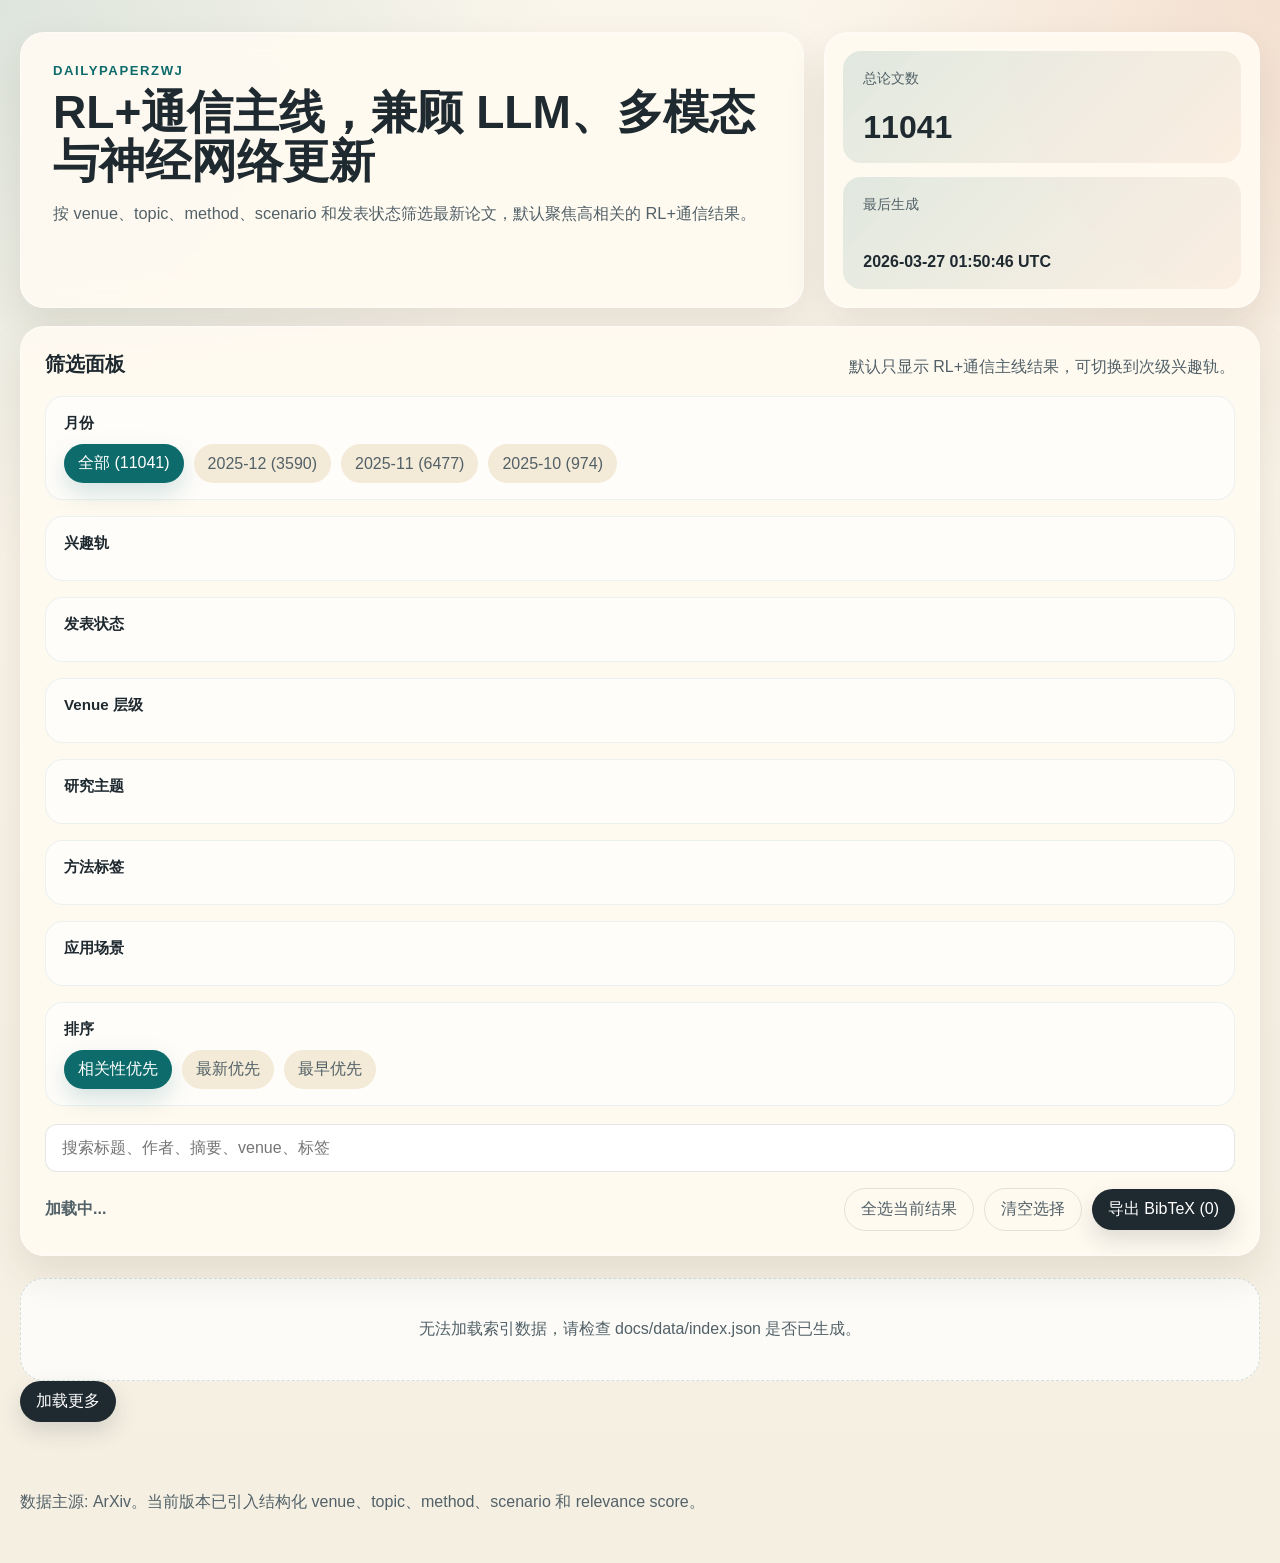
==== docs/index.html @ f12e167b "first commit" ====
<!DOCTYPE html>
<html lang="zh-CN">
<head>
    <meta charset="UTF-8">
    <meta name="viewport" content="width=device-width, initial-scale=1.0">
    <title>DailyPaperZWJ | RL+通信 与 LLM/多模态论文雷达</title>
    <link rel="stylesheet" href="css/style.css">
</head>
<body>
    <header class="hero">
        <div class="container hero-inner">
            <div class="hero-copy">
                <p class="eyebrow">DailyPaperZWJ</p>
                <h1>RL+通信主线，兼顾 LLM、多模态与神经网络更新</h1>
                <p class="hero-summary">按 venue、topic、method、scenario 和发表状态筛选最新论文，默认聚焦高相关的 RL+通信结果。</p>
            </div>
            <div class="hero-stats">
                <div class="stat-card">
                    <span class="stat-label">总论文数</span>
                    <strong class="stat-value">11041</strong>
                </div>
                <div class="stat-card">
                    <span class="stat-label">最后生成</span>
                    <strong class="stat-value small">2026-03-27 01:50:46 UTC</strong>
                </div>
            </div>
        </div>
    </header>

    <main class="container page-shell">
        <section class="control-panel">
            <div class="panel-head">
                <h2>筛选面板</h2>
                <p>默认只显示 RL+通信主线结果，可切换到次级兴趣轨。</p>
            </div>

            <div class="filter-grid">
                <section class="filter-group">
                    <div class="filter-title-row">
                        <h3>月份</h3>
                    </div>
                    <div id="monthFilters" class="filters"></div>
                </section>

                <section class="filter-group">
                    <div class="filter-title-row">
                        <h3>兴趣轨</h3>
                    </div>
                    <div id="trackFilters" class="filters"></div>
                </section>

                <section class="filter-group">
                    <div class="filter-title-row">
                        <h3>发表状态</h3>
                    </div>
                    <div id="statusFilters" class="filters"></div>
                </section>

                <section class="filter-group">
                    <div class="filter-title-row">
                        <h3>Venue 层级</h3>
                    </div>
                    <div id="venueTierFilters" class="filters"></div>
                </section>

                <section class="filter-group">
                    <div class="filter-title-row">
                        <h3>研究主题</h3>
                    </div>
                    <div id="topicFilters" class="filters"></div>
                </section>

                <section class="filter-group">
                    <div class="filter-title-row">
                        <h3>方法标签</h3>
                    </div>
                    <div id="methodFilters" class="filters"></div>
                </section>

                <section class="filter-group">
                    <div class="filter-title-row">
                        <h3>应用场景</h3>
                    </div>
                    <div id="scenarioFilters" class="filters"></div>
                </section>

                <section class="filter-group">
                    <div class="filter-title-row">
                        <h3>排序</h3>
                    </div>
                    <div id="sortFilters" class="filters">
                        <button class="filter-btn sort-btn active" data-sort="relevance-desc">相关性优先</button>
                        <button class="filter-btn sort-btn" data-sort="date-desc">最新优先</button>
                        <button class="filter-btn sort-btn" data-sort="date-asc">最早优先</button>
                    </div>
                </section>
            </div>

            <div class="search-row">
                <input id="searchInput" type="text" placeholder="搜索标题、作者、摘要、venue、标签">
            </div>

            <div class="result-row">
                <div id="resultsCount" class="results-count">加载中...</div>
                <div class="export-controls">
                    <button id="selectAllBtn" class="ghost-btn">全选当前结果</button>
                    <button id="clearAllBtn" class="ghost-btn">清空选择</button>
                    <button id="exportBtn" class="solid-btn">导出 BibTeX (<span id="selectedCount">0</span>)</button>
                </div>
            </div>
        </section>

        <section class="paper-section">
            <div id="papersContainer" class="paper-list"></div>
            <div class="load-more-wrap">
                <button id="loadMoreBtn" class="solid-btn">加载更多</button>
            </div>
        </section>
    </main>

    <footer class="site-footer">
        <div class="container">
            <p>数据主源: ArXiv。当前版本已引入结构化 venue、topic、method、scenario 和 relevance score。</p>
        </div>
    </footer>

    <script src="js/main.js"></script>
</body>
</html>
---- docs/css/style.css ----
:root {
    --bg: #f5efe2;
    --panel: rgba(255, 250, 241, 0.95);
    --panel-strong: #fff9ef;
    --surface: #ffffff;
    --surface-muted: #f3ead7;
    --ink: #1f2a30;
    --ink-soft: #526168;
    --line: rgba(31, 42, 48, 0.12);
    --accent: #0d6b6b;
    --accent-strong: #0a5050;
    --accent-soft: #d7efec;
    --warm: #cb6d3d;
    --warm-soft: #f8e1d4;
    --gold: #c7901f;
    --shadow: 0 18px 40px rgba(58, 41, 19, 0.1);
    --radius-xl: 24px;
    --radius-lg: 18px;
    --radius-md: 12px;
    --radius-sm: 999px;
    --font-sans: "IBM Plex Sans", "Avenir Next", "Segoe UI", sans-serif;
}

* {
    box-sizing: border-box;
}

body {
    margin: 0;
    font-family: var(--font-sans);
    color: var(--ink);
    background:
        radial-gradient(circle at top left, rgba(13, 107, 107, 0.12), transparent 28%),
        radial-gradient(circle at top right, rgba(203, 109, 61, 0.16), transparent 24%),
        linear-gradient(180deg, #fbf6ec 0%, var(--bg) 100%);
    min-height: 100vh;
}

.container {
    width: min(1240px, calc(100vw - 32px));
    margin: 0 auto;
}

.hero {
    padding: 32px 0 18px;
}

.hero-inner {
    display: grid;
    grid-template-columns: 1.8fr 1fr;
    gap: 20px;
    align-items: stretch;
}

.hero-copy,
.hero-stats,
.control-panel,
.paper-card {
    background: var(--panel);
    border: 1px solid rgba(255, 255, 255, 0.55);
    box-shadow: var(--shadow);
    backdrop-filter: blur(14px);
}

.hero-copy {
    padding: 30px 32px;
    border-radius: var(--radius-xl);
}

.hero-copy h1 {
    margin: 10px 0 14px;
    font-size: clamp(2rem, 3.6vw, 3.3rem);
    line-height: 1.06;
}

.eyebrow {
    margin: 0;
    text-transform: uppercase;
    letter-spacing: 0.12em;
    color: var(--accent);
    font-weight: 700;
    font-size: 0.82rem;
}

.hero-summary {
    margin: 0;
    max-width: 46rem;
    color: var(--ink-soft);
    font-size: 1.02rem;
    line-height: 1.7;
}

.hero-stats {
    border-radius: var(--radius-xl);
    padding: 18px;
    display: grid;
    gap: 14px;
}

.stat-card {
    border-radius: var(--radius-lg);
    background: linear-gradient(135deg, rgba(13, 107, 107, 0.12), rgba(203, 109, 61, 0.08));
    padding: 18px 20px;
    min-height: 112px;
    display: flex;
    flex-direction: column;
    justify-content: space-between;
}

.stat-label {
    color: var(--ink-soft);
    font-size: 0.9rem;
}

.stat-value {
    font-size: 2rem;
    line-height: 1.1;
}

.stat-value.small {
    font-size: 1rem;
    color: var(--ink);
}

.page-shell {
    padding-bottom: 36px;
}

.control-panel {
    border-radius: var(--radius-xl);
    padding: 24px;
    margin-bottom: 22px;
}

.panel-head {
    display: flex;
    justify-content: space-between;
    gap: 20px;
    align-items: end;
    margin-bottom: 18px;
}

.panel-head h2 {
    margin: 0;
    font-size: 1.25rem;
}

.panel-head p {
    margin: 0;
    color: var(--ink-soft);
}

.filter-grid {
    display: grid;
    gap: 16px;
}

.filter-group {
    padding: 16px 18px;
    border-radius: var(--radius-lg);
    background: rgba(255, 255, 255, 0.68);
    border: 1px solid rgba(13, 107, 107, 0.08);
}

.filter-title-row {
    display: flex;
    justify-content: space-between;
    align-items: center;
    gap: 12px;
    margin-bottom: 10px;
}

.filter-title-row h3 {
    margin: 0;
    font-size: 0.95rem;
}

.filters {
    display: flex;
    flex-wrap: wrap;
    gap: 10px;
}

.filter-btn,
.ghost-btn,
.solid-btn {
    border: 0;
    cursor: pointer;
    transition: transform 160ms ease, background 160ms ease, color 160ms ease, box-shadow 160ms ease;
    font: inherit;
}

.filter-btn {
    padding: 9px 14px;
    border-radius: var(--radius-sm);
    background: var(--surface-muted);
    color: var(--ink-soft);
}

.filter-btn:hover,
.ghost-btn:hover,
.solid-btn:hover {
    transform: translateY(-1px);
}

.filter-btn.active {
    background: var(--accent);
    color: white;
    box-shadow: 0 10px 24px rgba(13, 107, 107, 0.18);
}

.filter-btn.core-rl-comms.active {
    background: var(--accent-strong);
}

.filter-btn.secondary-llm-mm-nn.active {
    background: var(--warm);
}

.search-row {
    margin-top: 18px;
}

.search-row input {
    width: 100%;
    border: 1px solid var(--line);
    background: var(--surface);
    color: var(--ink);
    border-radius: var(--radius-md);
    padding: 14px 16px;
    font-size: 1rem;
}

.search-row input:focus {
    outline: 2px solid rgba(13, 107, 107, 0.18);
    border-color: transparent;
}

.result-row {
    display: flex;
    justify-content: space-between;
    align-items: center;
    gap: 16px;
    margin-top: 16px;
}

.results-count {
    color: var(--ink-soft);
    font-weight: 600;
}

.export-controls,
.load-more-wrap {
    display: flex;
    gap: 10px;
    align-items: center;
}

.ghost-btn,
.solid-btn {
    border-radius: var(--radius-sm);
    padding: 10px 16px;
}

.ghost-btn {
    background: transparent;
    color: var(--ink-soft);
    border: 1px solid var(--line);
}

.solid-btn {
    background: var(--ink);
    color: white;
    box-shadow: 0 10px 22px rgba(31, 42, 48, 0.15);
}

.solid-btn[disabled] {
    cursor: default;
    opacity: 0.45;
    transform: none;
}

.paper-list {
    display: grid;
    gap: 16px;
}

.paper-card {
    border-radius: var(--radius-xl);
    padding: 22px;
    display: grid;
    gap: 16px;
}

.paper-head {
    display: grid;
    grid-template-columns: auto 1fr auto;
    gap: 16px;
    align-items: start;
}

.paper-select {
    display: flex;
    align-items: center;
    padding-top: 4px;
}

.paper-select input {
    width: 18px;
    height: 18px;
    accent-color: var(--accent);
}

.paper-title {
    margin: 0;
    font-size: 1.18rem;
    line-height: 1.42;
}

.paper-title a {
    color: var(--ink);
    text-decoration: none;
}

.paper-title a:hover {
    color: var(--accent);
}

.paper-meta {
    display: flex;
    flex-wrap: wrap;
    gap: 8px;
}

.meta-pill,
.tag-chip {
    display: inline-flex;
    align-items: center;
    gap: 6px;
    padding: 6px 10px;
    border-radius: var(--radius-sm);
    font-size: 0.84rem;
    line-height: 1.2;
}

.meta-pill {
    background: rgba(13, 107, 107, 0.08);
    color: var(--ink-soft);
}

.meta-pill.venue-core_comms {
    background: rgba(13, 107, 107, 0.14);
    color: var(--accent-strong);
}

.meta-pill.venue-related_comms {
    background: rgba(199, 144, 31, 0.14);
    color: #7d5b0c;
}

.meta-pill.venue-core_ai {
    background: rgba(203, 109, 61, 0.14);
    color: #8e4720;
}

.meta-pill.status-published,
.meta-pill.status-accepted {
    background: rgba(27, 122, 69, 0.12);
    color: #236b3f;
}

.meta-pill.status-submitted {
    background: rgba(190, 111, 10, 0.14);
    color: #885500;
}

.meta-pill.status-preprint {
    background: rgba(82, 97, 104, 0.12);
    color: var(--ink-soft);
}

.paper-authors,
.paper-reasons {
    color: var(--ink-soft);
    font-size: 0.95rem;
}

.tag-groups {
    display: grid;
    gap: 12px;
}

.tag-group-row {
    display: grid;
    grid-template-columns: 96px 1fr;
    gap: 12px;
    align-items: start;
}

.tag-label {
    color: var(--ink-soft);
    font-size: 0.86rem;
    font-weight: 700;
    text-transform: uppercase;
    letter-spacing: 0.04em;
    padding-top: 6px;
}

.tag-row {
    display: flex;
    flex-wrap: wrap;
    gap: 8px;
}

.tag-chip {
    background: rgba(13, 107, 107, 0.08);
    color: var(--accent-strong);
}

.tag-chip.method {
    background: var(--warm-soft);
    color: #8e4720;
}

.tag-chip.scenario {
    background: rgba(199, 144, 31, 0.12);
    color: #7d5b0c;
}

.paper-abstract details {
    border-top: 1px solid var(--line);
    padding-top: 12px;
}

.paper-abstract summary {
    cursor: pointer;
    color: var(--accent);
    font-weight: 600;
}

.paper-abstract p {
    margin: 12px 0 0;
    color: var(--ink-soft);
    line-height: 1.75;
}

.paper-links {
    display: flex;
    flex-wrap: wrap;
    gap: 10px;
}

.link-btn {
    display: inline-flex;
    align-items: center;
    gap: 6px;
    padding: 9px 14px;
    border-radius: var(--radius-sm);
    background: var(--surface-muted);
    color: var(--ink);
    text-decoration: none;
}

.link-btn:hover {
    background: var(--accent-soft);
}

.empty-state {
    text-align: center;
    padding: 40px 24px;
    background: rgba(255, 255, 255, 0.7);
    border-radius: var(--radius-xl);
    border: 1px dashed rgba(13, 107, 107, 0.18);
    color: var(--ink-soft);
}

.site-footer {
    padding: 18px 0 34px;
    color: var(--ink-soft);
}

@media (max-width: 960px) {
    .hero-inner,
    .panel-head,
    .result-row,
    .paper-head,
    .tag-group-row {
        grid-template-columns: 1fr;
        display: grid;
    }

    .result-row,
    .panel-head {
        align-items: start;
    }

    .paper-head {
        gap: 12px;
    }
}

@media (max-width: 720px) {
    .container {
        width: min(100vw - 20px, 1240px);
    }

    .hero {
        padding-top: 18px;
    }

    .hero-copy,
    .control-panel,
    .paper-card {
        padding: 18px;
    }

    .export-controls {
        width: 100%;
        flex-wrap: wrap;
    }
}
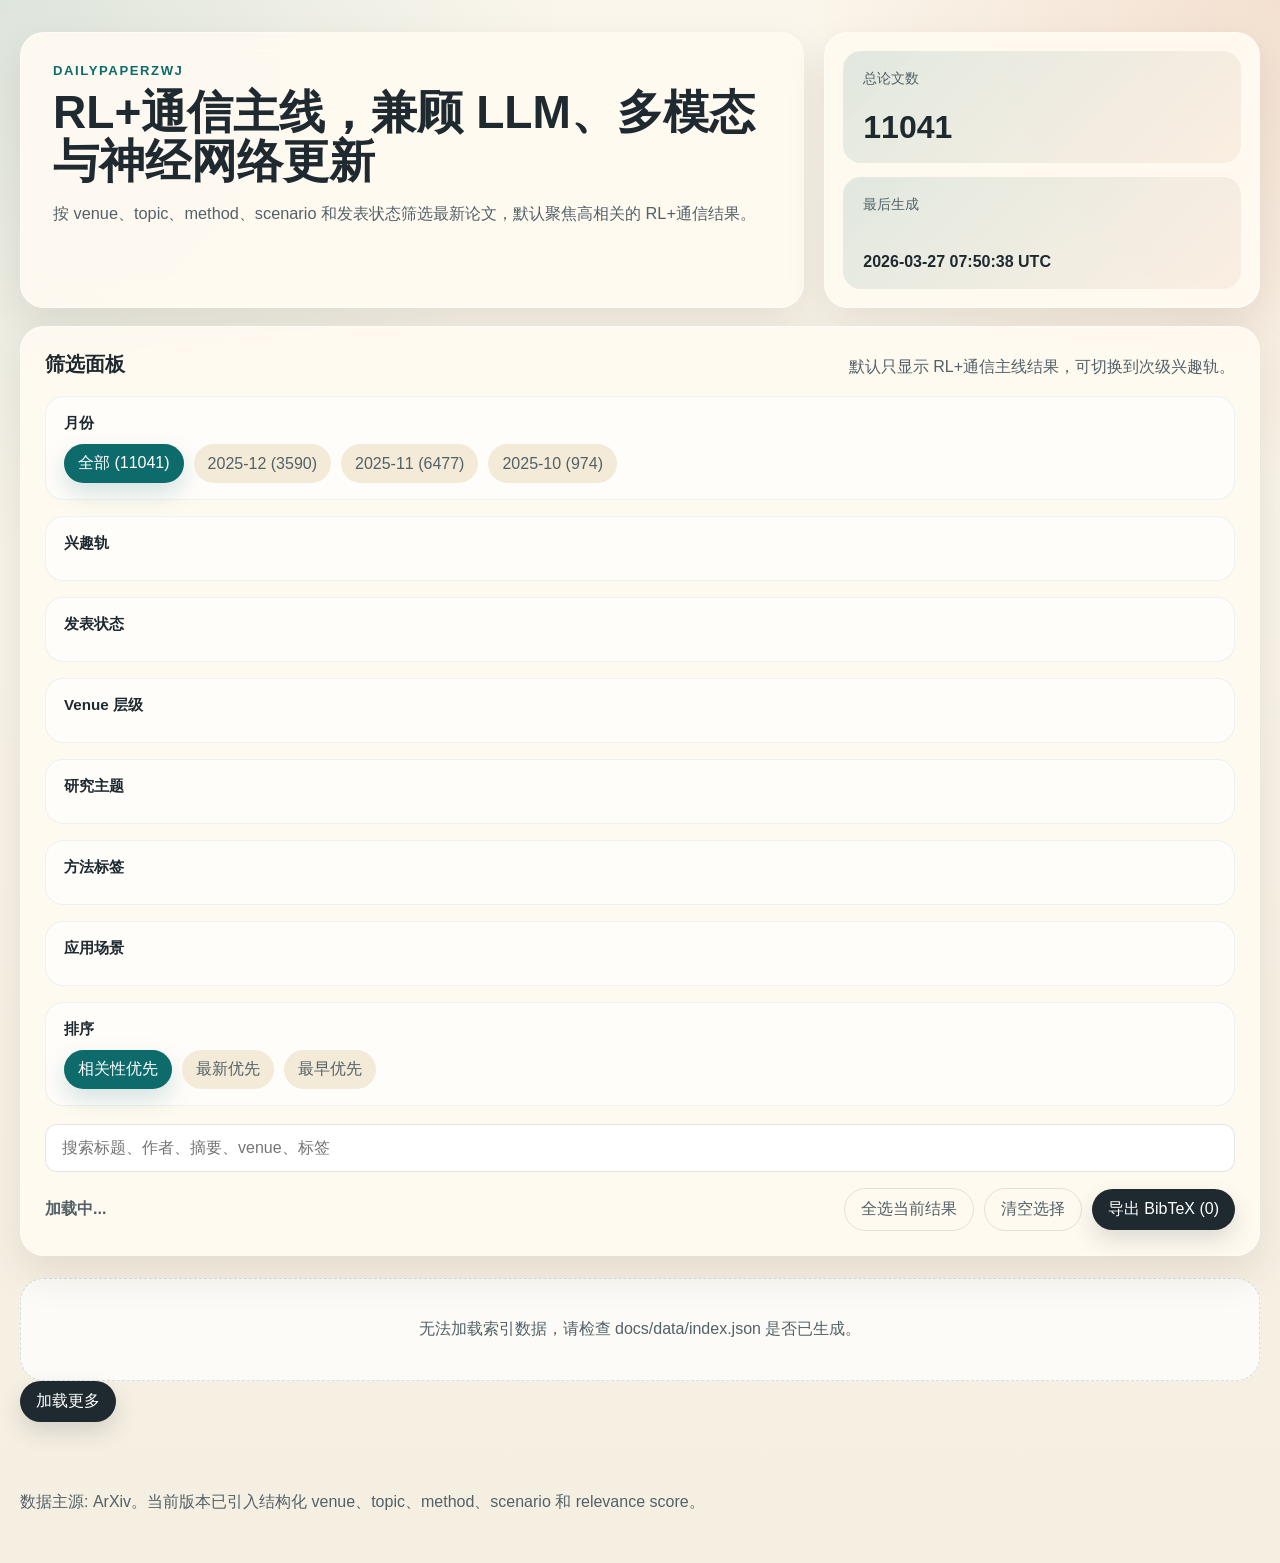
==== commit 47479b20: "提供了GitHub pages静态托管" ====
--- a/docs/index.html
+++ b/docs/index.html
@@ -21,7 +21,7 @@
                 </div>
                 <div class="stat-card">
                     <span class="stat-label">最后生成</span>
-                    <strong class="stat-value small">2026-03-27 01:50:46 UTC</strong>
+                    <strong class="stat-value small">2026-03-27 07:50:38 UTC</strong>
                 </div>
             </div>
         </div>
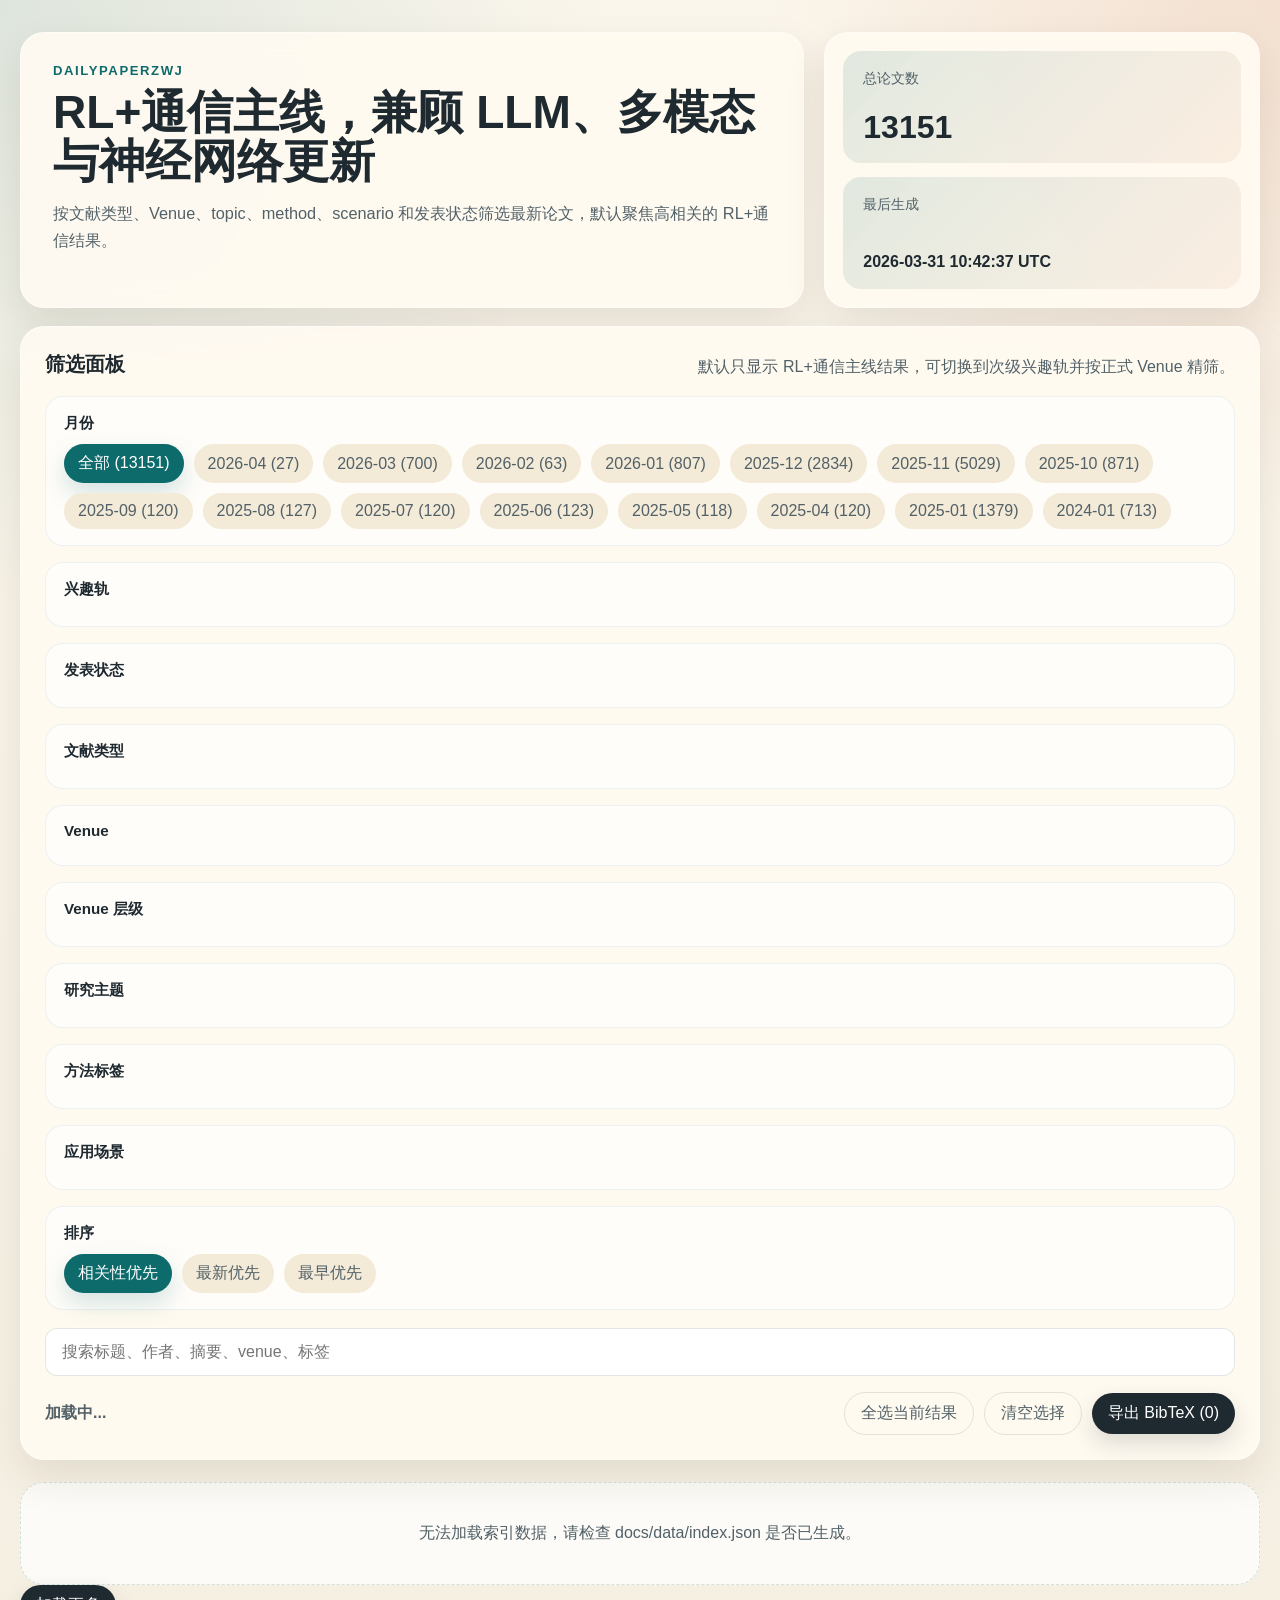
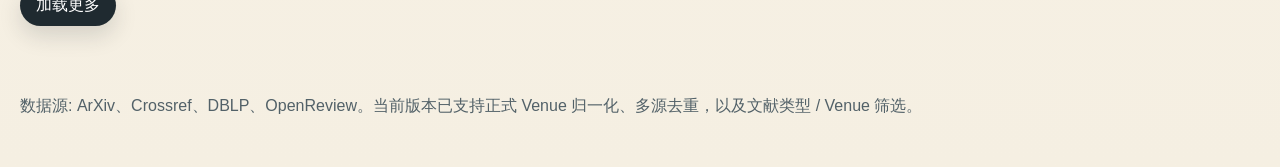
==== commit 662b4b03: "chore(data): refresh papers snapshot and static site 修复" ====
--- a/docs/index.html
+++ b/docs/index.html
@@ -12,16 +12,16 @@
             <div class="hero-copy">
                 <p class="eyebrow">DailyPaperZWJ</p>
                 <h1>RL+通信主线，兼顾 LLM、多模态与神经网络更新</h1>
-                <p class="hero-summary">按 venue、topic、method、scenario 和发表状态筛选最新论文，默认聚焦高相关的 RL+通信结果。</p>
+                <p class="hero-summary">按文献类型、Venue、topic、method、scenario 和发表状态筛选最新论文，默认聚焦高相关的 RL+通信结果。</p>
             </div>
             <div class="hero-stats">
                 <div class="stat-card">
                     <span class="stat-label">总论文数</span>
-                    <strong class="stat-value">11041</strong>
+                    <strong class="stat-value">13151</strong>
                 </div>
                 <div class="stat-card">
                     <span class="stat-label">最后生成</span>
-                    <strong class="stat-value small">2026-03-27 07:50:38 UTC</strong>
+                    <strong class="stat-value small">2026-03-31 10:42:37 UTC</strong>
                 </div>
             </div>
         </div>
@@ -31,7 +31,7 @@
         <section class="control-panel">
             <div class="panel-head">
                 <h2>筛选面板</h2>
-                <p>默认只显示 RL+通信主线结果，可切换到次级兴趣轨。</p>
+                <p>默认只显示 RL+通信主线结果，可切换到次级兴趣轨并按正式 Venue 精筛。</p>
             </div>
 
             <div class="filter-grid">
@@ -54,6 +54,20 @@
                         <h3>发表状态</h3>
                     </div>
                     <div id="statusFilters" class="filters"></div>
+                </section>
+
+                <section class="filter-group">
+                    <div class="filter-title-row">
+                        <h3>文献类型</h3>
+                    </div>
+                    <div id="paperTypeFilters" class="filters"></div>
+                </section>
+
+                <section class="filter-group">
+                    <div class="filter-title-row">
+                        <h3>Venue</h3>
+                    </div>
+                    <div id="venueFilters" class="filters"></div>
                 </section>
 
                 <section class="filter-group">
@@ -120,7 +134,7 @@
 
     <footer class="site-footer">
         <div class="container">
-            <p>数据主源: ArXiv。当前版本已引入结构化 venue、topic、method、scenario 和 relevance score。</p>
+            <p>数据源: ArXiv、Crossref、DBLP、OpenReview。当前版本已支持正式 Venue 归一化、多源去重，以及文献类型 / Venue 筛选。</p>
         </div>
     </footer>
 
